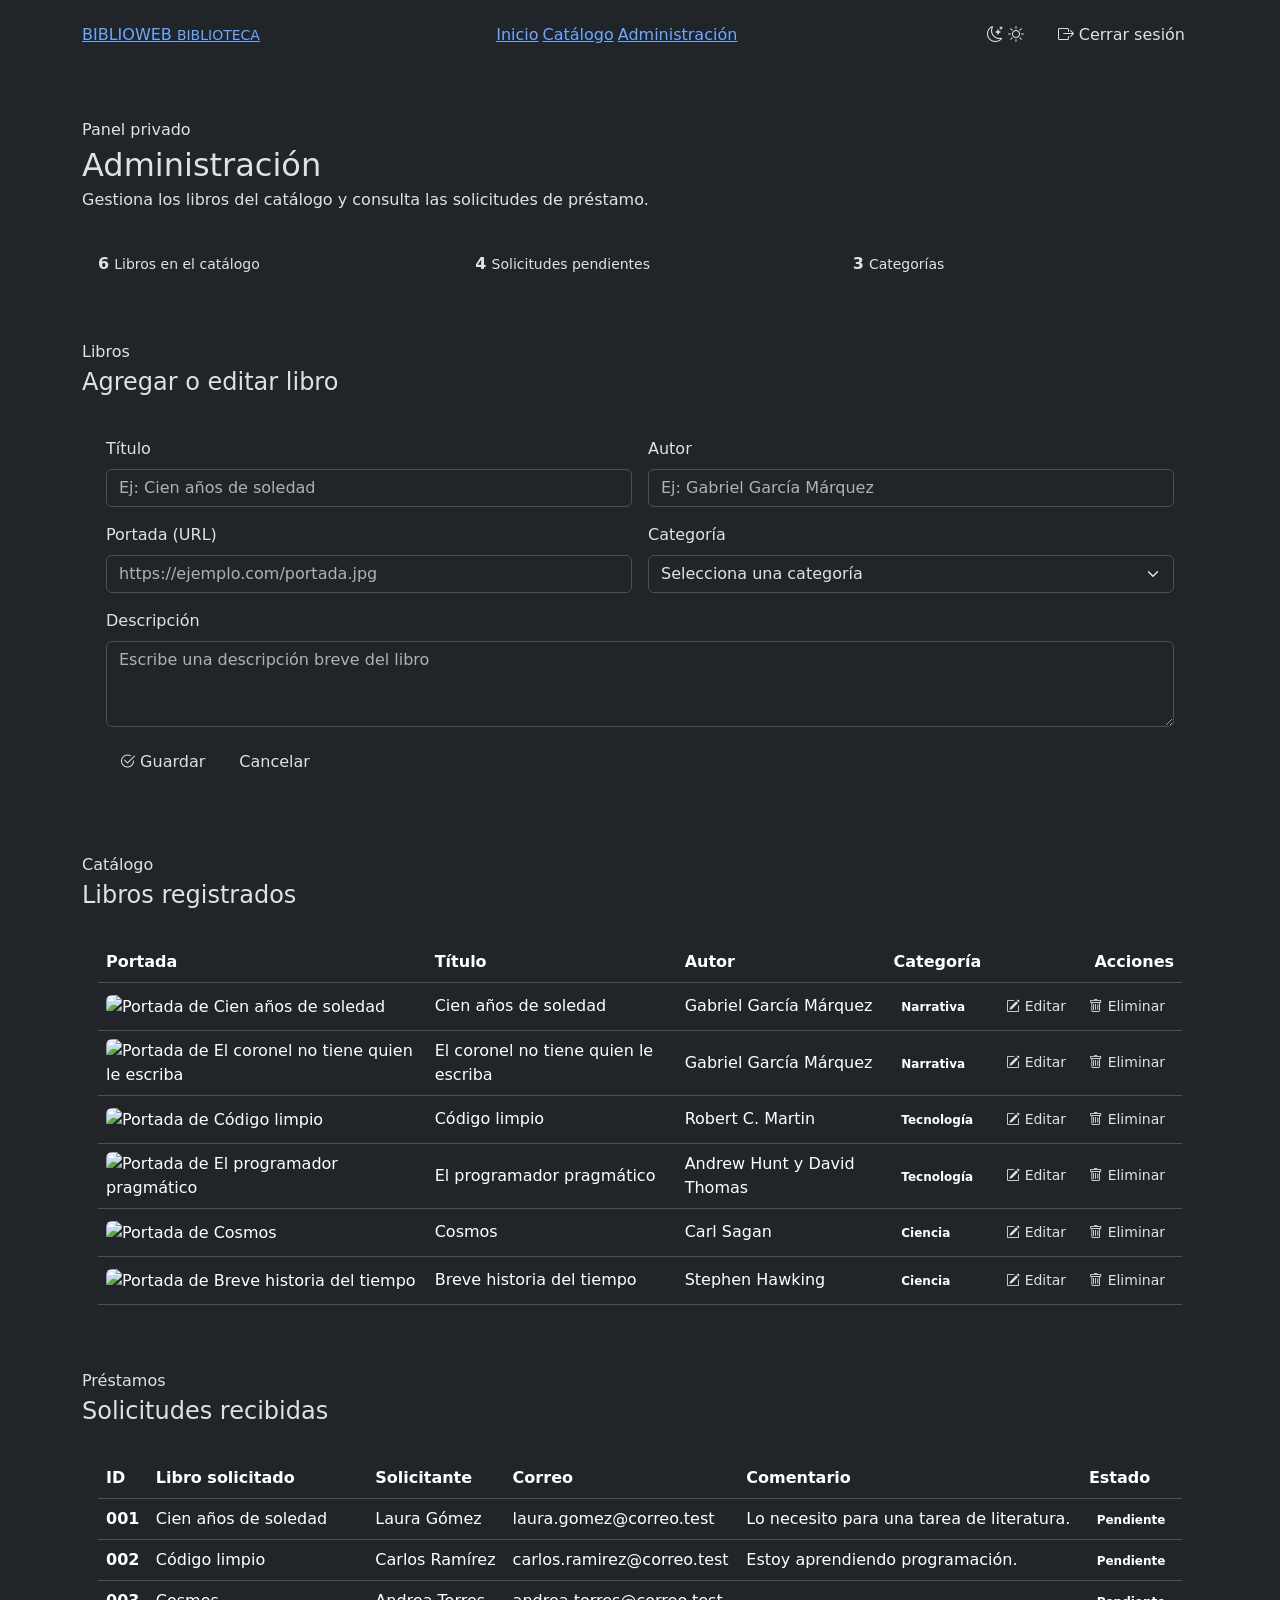
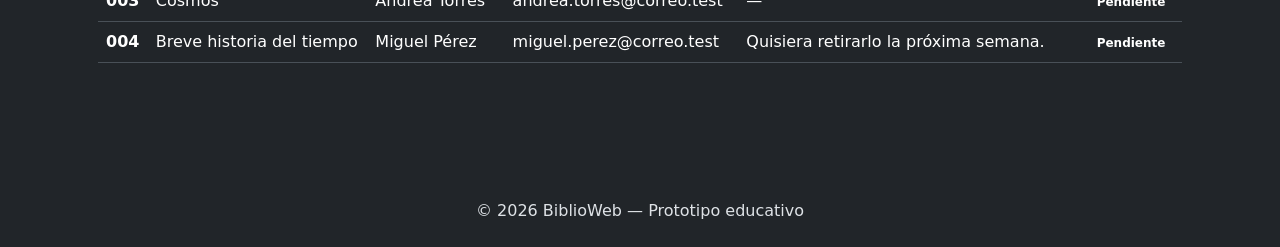
==== admin.html @ 51e360f1 "feat: actualizacion de admin directo a main" ====
<!DOCTYPE html>
<html lang="es" data-bs-theme="dark">

<head>
    <meta charset="UTF-8">
    <meta name="viewport" content="width=device-width, initial-scale=1">
    <title>Administración | BiblioWeb</title>

    <link rel="preconnect" href="https://fonts.googleapis.com">
    <link rel="preconnect" href="https://fonts.gstatic.com" crossorigin>
    <link
        href="https://fonts.googleapis.com/css2?family=Inter:wght@400;500;600&family=Newsreader:wght@600;700&display=swap"
        rel="stylesheet">


    <link href="https://cdn.jsdelivr.net/npm/bootstrap@5.3.3/dist/css/bootstrap.min.css" rel="stylesheet">
    <link href="https://cdn.jsdelivr.net/npm/bootstrap-icons@1.11.3/font/bootstrap-icons.min.css" rel="stylesheet">

    <link href="css/styles.css" rel="stylesheet">
</head>

<body>


    <header class="topbar">
        <div class="container d-flex align-items-center justify-content-between py-3">

            <a href="index.html" class="brand">
                BIBLIOWEB
                <small>BIBLIOTECA</small>
            </a>

            <!-- Enlaces: se ocultan en celular (ahí se usa la barra inferior) -->
            <nav class="d-none d-lg-flex gap-1" aria-label="Navegación principal">
                <a href="index.html" class="navlink">Inicio</a>
                <a href="catalogo.html" class="navlink">Catálogo</a>
                <a href="admin.html" class="navlink active" aria-current="page">Administración</a>
            </nav>

            <div class="d-flex gap-2">
                <!-- Botón de tema: lo conecta js/tema.js (Integrante 1) -->
                <button type="button" id="btnTema" class="btn btn-line theme-btn"
                    aria-label="Cambiar tema claro u oscuro">
                    <i class="bi bi-moon-stars"></i>
                    <i class="bi bi-sun"></i>
                </button>
                <!-- Cerrar sesión: lo conecta js/auth.js (Integrante 1) -->
                <button type="button" id="btnCerrarSesion" class="btn btn-line">
                    <i class="bi bi-box-arrow-right"></i>
                    <span class="d-none d-sm-inline">Cerrar sesión</span>
                </button>
            </div>

        </div>
    </header>

    <main class="container py-4 py-lg-5">

        <div class="mb-4">
            <p class="eyebrow mb-1">Panel privado</p>
            <h1 class="h2 mb-1">Administración</h1>
            <p class="text-muted-bk mb-0">Gestiona los libros del catálogo y consulta las solicitudes de préstamo.</p>
        </div>

        <div class="row g-3 mb-5">
            <div class="col-12 col-sm-4">
                <div class="card-bk p-3 stat">
                    <b>6</b>
                    <span class="text-muted-bk small">Libros en el catálogo</span>
                </div>
            </div>
            <div class="col-12 col-sm-4">
                <div class="card-bk p-3 stat">
                    <b>4</b>
                    <span class="text-muted-bk small">Solicitudes pendientes</span>
                </div>
            </div>
            <div class="col-12 col-sm-4">
                <div class="card-bk p-3 stat">
                    <b>3</b>
                    <span class="text-muted-bk small">Categorías</span>
                </div>
            </div>
        </div>

        <section class="mb-5" aria-labelledby="titulo-formulario">
            <p class="eyebrow mb-1">Libros</p>
            <h2 class="h4 mb-3" id="titulo-formulario">Agregar o editar libro</h2>

            <div class="card-bk p-3 p-md-4">
                <form>
                    <div class="row g-3">

                        <div class="col-12 col-md-6">
                            <label for="titulo" class="form-label">Título</label>
                            <input type="text" class="form-control" id="titulo" placeholder="Ej: Cien años de soledad">
                        </div>

                        <div class="col-12 col-md-6">
                            <label for="autor" class="form-label">Autor</label>
                            <input type="text" class="form-control" id="autor" placeholder="Ej: Gabriel García Márquez">
                        </div>

                        <div class="col-12 col-md-6">
                            <label for="portada" class="form-label">Portada (URL)</label>
                            <input type="url" class="form-control" id="portada"
                                placeholder="https://ejemplo.com/portada.jpg">
                        </div>

                        <div class="col-12 col-md-6">
                            <label for="categoria" class="form-label">Categoría</label>
                            <select class="form-select" id="categoria">
                                <option selected>Selecciona una categoría</option>
                                <option value="narrativa">Narrativa</option>
                                <option value="tecnologia">Tecnología</option>
                                <option value="ciencia">Ciencia</option>
                            </select>
                        </div>

                        <div class="col-12">
                            <label for="descripcion" class="form-label">Descripción</label>
                            <textarea class="form-control" id="descripcion" rows="3"
                                placeholder="Escribe una descripción breve del libro"></textarea>
                        </div>

                        <div class="col-12 d-flex flex-wrap gap-2">
                            <button type="button" class="btn btn-gold">
                                <i class="bi bi-check2-circle"></i> Guardar
                            </button>
                            <button type="button" class="btn btn-line">
                                Cancelar
                            </button>
                        </div>

                    </div>
                </form>
            </div>
        </section>

        <section class="mb-5" aria-labelledby="titulo-libros">
            <p class="eyebrow mb-1">Catálogo</p>
            <h2 class="h4 mb-3" id="titulo-libros">Libros registrados</h2>

            <div class="card-bk p-2 p-md-3">
                <div class="table-responsive">
                    <table class="table align-middle mb-0">
                        <thead>
                            <tr>
                                <th scope="col">Portada</th>
                                <th scope="col">Título</th>
                                <th scope="col">Autor</th>
                                <th scope="col">Categoría</th>
                                <th scope="col" class="text-end">Acciones</th>
                            </tr>
                        </thead>
                        <tbody>

                            <tr>
                                <td><img src="https://picsum.photos/seed/libro1/60/80" width="48" height="64"
                                        class="rounded" alt="Portada de Cien años de soledad"></td>
                                <td class="serif">Cien años de soledad</td>
                                <td>Gabriel García Márquez</td>
                                <td><span class="badge badge-bk">Narrativa</span></td>
                                <td class="text-end text-nowrap">
                                    <button type="button" class="btn btn-sm btn-line"><i
                                            class="bi bi-pencil-square"></i> Editar</button>
                                    <button type="button" class="btn btn-sm btn-wine"><i class="bi bi-trash"></i>
                                        Eliminar</button>
                                </td>
                            </tr>

                            <tr>
                                <td><img src="https://picsum.photos/seed/libro2/60/80" width="48" height="64"
                                        class="rounded" alt="Portada de El coronel no tiene quien le escriba"></td>
                                <td class="serif">El coronel no tiene quien le escriba</td>
                                <td>Gabriel García Márquez</td>
                                <td><span class="badge badge-bk">Narrativa</span></td>
                                <td class="text-end text-nowrap">
                                    <button type="button" class="btn btn-sm btn-line"><i
                                            class="bi bi-pencil-square"></i> Editar</button>
                                    <button type="button" class="btn btn-sm btn-wine"><i class="bi bi-trash"></i>
                                        Eliminar</button>
                                </td>
                            </tr>

                            <tr>
                                <td><img src="https://picsum.photos/seed/libro3/60/80" width="48" height="64"
                                        class="rounded" alt="Portada de Código limpio"></td>
                                <td class="serif">Código limpio</td>
                                <td>Robert C. Martin</td>
                                <td><span class="badge badge-bk">Tecnología</span></td>
                                <td class="text-end text-nowrap">
                                    <button type="button" class="btn btn-sm btn-line"><i
                                            class="bi bi-pencil-square"></i> Editar</button>
                                    <button type="button" class="btn btn-sm btn-wine"><i class="bi bi-trash"></i>
                                        Eliminar</button>
                                </td>
                            </tr>

                            <tr>
                                <td><img src="https://picsum.photos/seed/libro4/60/80" width="48" height="64"
                                        class="rounded" alt="Portada de El programador pragmático"></td>
                                <td class="serif">El programador pragmático</td>
                                <td>Andrew Hunt y David Thomas</td>
                                <td><span class="badge badge-bk">Tecnología</span></td>
                                <td class="text-end text-nowrap">
                                    <button type="button" class="btn btn-sm btn-line"><i
                                            class="bi bi-pencil-square"></i> Editar</button>
                                    <button type="button" class="btn btn-sm btn-wine"><i class="bi bi-trash"></i>
                                        Eliminar</button>
                                </td>
                            </tr>

                            <tr>
                                <td><img src="https://picsum.photos/seed/libro5/60/80" width="48" height="64"
                                        class="rounded" alt="Portada de Cosmos"></td>
                                <td class="serif">Cosmos</td>
                                <td>Carl Sagan</td>
                                <td><span class="badge badge-bk">Ciencia</span></td>
                                <td class="text-end text-nowrap">
                                    <button type="button" class="btn btn-sm btn-line"><i
                                            class="bi bi-pencil-square"></i> Editar</button>
                                    <button type="button" class="btn btn-sm btn-wine"><i class="bi bi-trash"></i>
                                        Eliminar</button>
                                </td>
                            </tr>

                            <tr>
                                <td><img src="https://picsum.photos/seed/libro6/60/80" width="48" height="64"
                                        class="rounded" alt="Portada de Breve historia del tiempo"></td>
                                <td class="serif">Breve historia del tiempo</td>
                                <td>Stephen Hawking</td>
                                <td><span class="badge badge-bk">Ciencia</span></td>
                                <td class="text-end text-nowrap">
                                    <button type="button" class="btn btn-sm btn-line"><i
                                            class="bi bi-pencil-square"></i> Editar</button>
                                    <button type="button" class="btn btn-sm btn-wine"><i class="bi bi-trash"></i>
                                        Eliminar</button>
                                </td>
                            </tr>

                        </tbody>
                    </table>
                </div>
            </div>
        </section>

        <section class="mb-5" aria-labelledby="titulo-solicitudes">
            <p class="eyebrow mb-1">Préstamos</p>
            <h2 class="h4 mb-3" id="titulo-solicitudes">Solicitudes recibidas</h2>

            <div class="card-bk p-2 p-md-3">
                <div class="table-responsive">
                    <table class="table align-middle mb-0">
                        <thead>
                            <tr>
                                <th scope="col">ID</th>
                                <th scope="col">Libro solicitado</th>
                                <th scope="col">Solicitante</th>
                                <th scope="col">Correo</th>
                                <th scope="col">Comentario</th>
                                <th scope="col">Estado</th>
                            </tr>
                        </thead>
                        <tbody>

                            <tr>
                                <th scope="row">001</th>
                                <td class="serif">Cien años de soledad</td>
                                <td>Laura Gómez</td>
                                <td>laura.gomez@correo.test</td>
                                <td class="text-muted-bk">Lo necesito para una tarea de literatura.</td>
                                <td><span class="badge badge-wine">Pendiente</span></td>
                            </tr>

                            <tr>
                                <th scope="row">002</th>
                                <td class="serif">Código limpio</td>
                                <td>Carlos Ramírez</td>
                                <td>carlos.ramirez@correo.test</td>
                                <td class="text-muted-bk">Estoy aprendiendo programación.</td>
                                <td><span class="badge badge-wine">Pendiente</span></td>
                            </tr>

                            <tr>
                                <th scope="row">003</th>
                                <td class="serif">Cosmos</td>
                                <td>Andrea Torres</td>
                                <td>andrea.torres@correo.test</td>
                                <td class="text-muted-bk">—</td>
                                <td><span class="badge badge-wine">Pendiente</span></td>
                            </tr>

                            <tr>
                                <th scope="row">004</th>
                                <td class="serif">Breve historia del tiempo</td>
                                <td>Miguel Pérez</td>
                                <td>miguel.perez@correo.test</td>
                                <td class="text-muted-bk">Quisiera retirarlo la próxima semana.</td>
                                <td><span class="badge badge-wine">Pendiente</span></td>
                            </tr>

                        </tbody>
                    </table>
                </div>
            </div>
        </section>

    </main>

    <footer class="py-4">
        <div class="container text-center">
            &copy; 2026 BiblioWeb — Prototipo educativo
        </div>
    </footer>


    <nav class="tabbar d-lg-none" aria-label="Navegación móvil">
        <a href="index.html"><i class="bi bi-house"></i>Inicio</a>
        <a href="catalogo.html"><i class="bi bi-book"></i>Catálogo</a>
        <a href="admin.html" class="active" aria-current="page"><i class="bi bi-gear"></i>Admin</a>
    </nav>

    <script src="https://cdn.jsdelivr.net/npm/bootstrap@5.3.3/dist/js/bootstrap.bundle.min.js"></script>
    <script src="js/auth.js"></script>
    <script src="js/tema.js"></script>
</body>

</html>
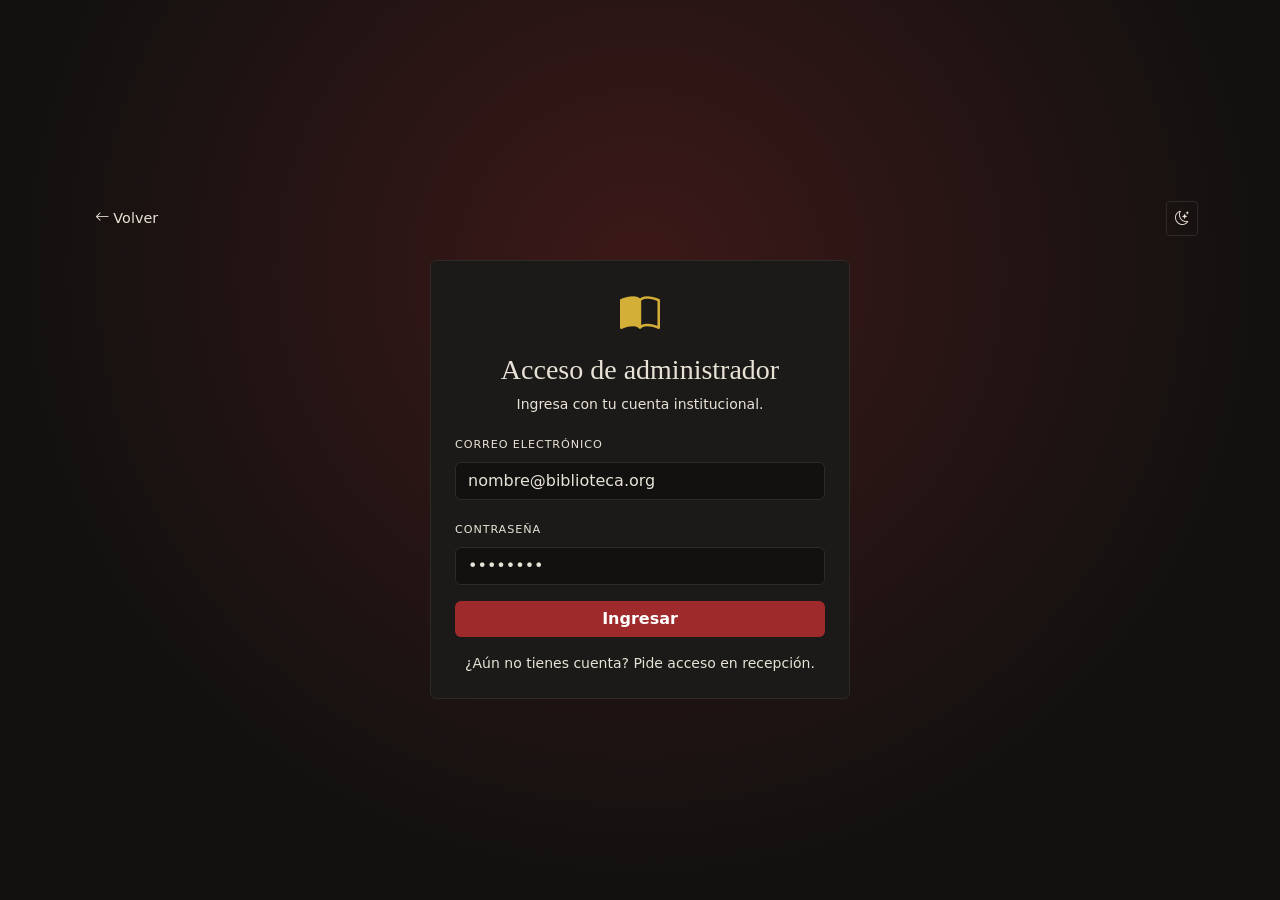
==== commit 0e4425f3: "Feat (js): Funcionalidad Login y Admin" ====
--- a/admin.html
+++ b/admin.html
@@ -16,10 +16,10 @@
     <link href="https://cdn.jsdelivr.net/npm/bootstrap@5.3.3/dist/css/bootstrap.min.css" rel="stylesheet">
     <link href="https://cdn.jsdelivr.net/npm/bootstrap-icons@1.11.3/font/bootstrap-icons.min.css" rel="stylesheet">
 
-    <link href="css/styles.css" rel="stylesheet">
+    <link href="./css/base.css" rel="stylesheet">
 </head>
 
-<body>
+<body data-page="admin">
 
 
     <header class="topbar">
@@ -38,17 +38,18 @@
             </nav>
 
             <div class="d-flex gap-2">
-                <!-- Botón de tema: lo conecta js/tema.js (Integrante 1) -->
-                <button type="button" id="btnTema" class="btn btn-line theme-btn"
-                    aria-label="Cambiar tema claro u oscuro">
+                 <!-- Botón para cambiar entre tema claro y oscuro (Debe estar en todas las paginas)-->
+                <button class="btn btn-line btn-sm theme-btn" data-theme-toggle aria-label="Cambiar tema">
                     <i class="bi bi-moon-stars"></i>
                     <i class="bi bi-sun"></i>
                 </button>
+            
                 <!-- Cerrar sesión: lo conecta js/auth.js (Integrante 1) -->
-                <button type="button" id="btnCerrarSesion" class="btn btn-line">
+               <button type="button" class="btn btn-wine" id="logout">
                     <i class="bi bi-box-arrow-right"></i>
-                    <span class="d-none d-sm-inline">Cerrar sesión</span>
+                    Cerrar sesión
                 </button>
+                    </div>
             </div>
 
         </div>
@@ -321,9 +322,14 @@
         <a href="admin.html" class="active" aria-current="page"><i class="bi bi-gear"></i>Admin</a>
     </nav>
 
-    <script src="https://cdn.jsdelivr.net/npm/bootstrap@5.3.3/dist/js/bootstrap.bundle.min.js"></script>
-    <script src="js/auth.js"></script>
-    <script src="js/tema.js"></script>
+    
+    
+
+    <!-- Script para gestionar el cambio de tema -->
+    <script src="./js/tema.js"></script>
+    <!-- Script para gestionar la autenticación y las sesiones -->
+    <script src="./js/auth.js"></script>
+
 </body>
 
 </html>
--- a/css/base.css
+++ b/css/base.css
@@ -0,0 +1,324 @@
+:root,
+[data-bs-theme=dark] {
+    --bk-bg: #121110;
+    --bk-surface: #1c1a18;
+    --bk-line: #2e2b27;
+    --bk-gold: #D4AF37;
+    --bk-wine: #9E2A2B;
+    --bk-text: #e8e2d6;
+    --bk-muted: #a39a88
+        /* Variables de Bootstrap */
+        --bs-body-bg: var(--bk-bg);
+    --bs-body-color: var(--bk-text);
+    --bs-secondary-color: var(--bk-muted);
+    --bs-secondary-bg: var(--bk-surface);
+    --bs-tertiary-bg: var(--bk-surface);
+    --bs-border-color: var(--bk-line);
+    --bs-emphasis-color: var(--bk-text);
+
+    /* Tarjetas */
+    --bs-card-bg: var(--bk-surface);
+    --bs-card-color: var(--bk-text);
+    --bs-card-border-color: var(--bk-line);
+
+    /* Ventanas modales */
+    --bs-modal-bg: var(--bk-surface);
+    --bs-modal-color: var(--bk-text);
+    --bs-modal-border-color: var(--bk-line);
+
+    /* Menús desplegables */
+    --bs-dropdown-bg: var(--bk-surface);
+    --bs-dropdown-color: var(--bk-text);
+    --bs-dropdown-border-color: var(--bk-line);
+    --bs-dropdown-link-color: var(--bk-text);
+    --bs-dropdown-link-hover-bg: var(--bk-line);
+}
+
+[data-bs-theme=light] {
+    --bk-bg: #faf6ee;
+    --bk-surface: #fff;
+    --bk-line: #e4dccb;
+    --bk-gold: #9a7512;
+    --bk-wine: #9E2A2B;
+    --bk-text: #2a2420;
+    /* Variables de Bootstrap */
+
+    --bs-body-color: var(--bk-text);
+    --bs-secondary-color: var(--bk-muted);
+    --bs-secondary-bg: var(--bk-surface);
+    --bs-tertiary-bg: var(--bk-surface);
+    --bs-border-color: var(--bk-line);
+    --bs-emphasis-color: var(--bk-text);
+
+    /* Tarjetas */
+    --bs-card-bg: var(--bk-surface);
+    --bs-card-color: var(--bk-text);
+    --bs-card-border-color: var(--bk-line);
+
+    /* Ventanas modales */
+    --bs-modal-bg: var(--bk-surface);
+    --bs-modal-color: var(--bk-text);
+    --bs-modal-border-color: var(--bk-line);
+
+    /* Menús desplegables */
+    --bs-dropdown-bg: var(--bk-surface);
+    --bs-dropdown-color: var(--bk-text);
+    --bs-dropdown-border-color: var(--bk-line);
+    --bs-dropdown-link-color: var(--bk-text);
+    --bs-dropdown-link-hover-bg: var(--bk-line);
+}
+
+body {
+    background: var(--bk-bg);
+    color: var(--bk-text);
+    font-family: Inter, system-ui, sans-serif;
+    padding-bottom: 64px
+}
+
+@media(min-width:992px) {
+    body {
+        padding-bottom: 0
+    }
+}
+
+h1,
+h2,
+h3,
+h4,
+.serif {
+    font-family: Newsreader, Georgia, serif;
+    font-weight: 600
+}
+
+.text-muted-bk {
+    color: var(--bk-muted)
+}
+
+.text-gold {
+    color: var(--bk-gold)
+}
+
+.eyebrow {
+    font-size: .7rem;
+    letter-spacing: .12em;
+    text-transform: uppercase;
+    color: var(--bk-gold);
+    font-weight: 600
+}
+
+.topbar {
+    background: var(--bk-bg);
+    border-bottom: 1px solid var(--bk-line)
+}
+
+.brand {
+    font-family: Newsreader, serif;
+    letter-spacing: .15em;
+    font-weight: 700;
+    color: var(--bk-text);
+    text-decoration: none;
+    line-height: 1
+}
+
+.brand small {
+    display: block;
+    font: .5rem Inter, sans-serif;
+    letter-spacing: .35em;
+    color: var(--bk-gold)
+}
+
+.navlink {
+    color: var(--bk-muted);
+    text-decoration: none;
+    padding: .4rem .8rem;
+    border-radius: .25rem;
+    font-size: .9rem
+}
+
+.navlink.active {
+    background: var(--bk-gold);
+    color: #121110;
+    font-weight: 600
+}
+
+.tabbar {
+    position: fixed;
+    bottom: 0;
+    inset-inline: 0;
+    background: var(--bk-surface);
+    border-top: 1px solid var(--bk-line);
+    display: flex;
+    justify-content: space-around;
+    padding: .5rem 0;
+    z-index: 10
+}
+
+.tabbar a {
+    color: var(--bk-muted);
+    text-decoration: none;
+    font-size: .7rem;
+    text-align: center
+}
+
+.tabbar a i {
+    display: block;
+    font-size: 1.2rem
+}
+
+.tabbar a.active {
+    color: var(--bk-gold)
+}
+
+.card-bk {
+    background: var(--bk-surface);
+    border: 1px solid var(--bk-line);
+    border-radius: .4rem
+}
+
+.btn-gold {
+    background: var(--bk-gold);
+    color: #121110;
+    font-weight: 600;
+    border: 0
+}
+
+.btn-gold:hover {
+    background: #C59B27;
+    color: #121110
+}
+
+.btn-wine {
+    background: var(--bk-wine);
+    color: #fff;
+    font-weight: 600;
+    border: 0
+}
+
+.btn-wine:hover {
+    background: #b33335;
+    color: #fff
+}
+
+.btn-line {
+    border: 1px solid var(--bk-line);
+    color: var(--bk-text);
+    background: transparent
+}
+
+.btn-line:hover {
+    border-color: var(--bk-gold);
+    color: var(--bk-gold)
+}
+
+.chip {
+    border: 1px solid var(--bk-line);
+    color: var(--bk-muted);
+    border-radius: .25rem;
+    padding: .25rem .8rem;
+    font-size: .8rem;
+    background: transparent
+}
+
+.chip.active {
+    background: var(--bk-gold);
+    color: #121110;
+    border-color: var(--bk-gold);
+    font-weight: 600
+}
+
+.cover {
+    aspect-ratio: 4/3;
+    display: grid;
+    place-items: center;
+    font: 600 1.3rem Newsreader, serif;
+    text-align: center;
+    padding: 1rem;
+    color: #f3e7c4;
+    border-radius: .4rem .4rem 0 0
+}
+
+.form-control,
+.form-select {
+    background: var(--bk-bg);
+    border-color: var(--bk-line);
+    color: var(--bk-text)
+}
+
+.form-control:focus,
+.form-select:focus {
+    background: var(--bk-bg);
+    color: var(--bk-text);
+    border-color: var(--bk-gold);
+    box-shadow: 0 0 0 .2rem rgba(212, 175, 55, .2)
+}
+
+.form-label {
+    font-size: .7rem;
+    letter-spacing: .08em;
+    text-transform: uppercase;
+    color: var(--bk-muted)
+}
+
+.table {
+    --bs-table-bg: transparent;
+    --bs-table-color: var(--bk-text);
+    --bs-table-border-color: var(--bk-line)
+}
+
+.table th {
+    font-size: .7rem;
+    letter-spacing: .08em;
+    text-transform: uppercase;
+    color: var(--bk-muted);
+    font-weight: 600
+}
+
+.badge-bk {
+    background: rgba(212, 175, 55, .15);
+    color: var(--bk-gold);
+    font-weight: 600
+}
+
+.badge-wine {
+    background: rgba(158, 42, 43, .25);
+    color: #e98a8b
+}
+
+.stat b {
+    font: 600 2rem Newsreader, serif;
+    color: var(--bk-gold);
+    display: block
+}
+
+.hero {
+    background: radial-gradient(ellipse at 20% 0, rgba(212, 175, 55, .12), transparent 60%)
+}
+
+.login-bg {
+    min-height: 100vh;
+    background: radial-gradient(ellipse at 50% 30%, rgba(158, 42, 43, .3), var(--bk-bg) 70%)
+}
+
+.theme-btn .bi-sun {
+    display: none
+}
+
+[data-bs-theme=light] .theme-btn .bi-sun {
+    display: inline
+}
+
+[data-bs-theme=light] .theme-btn .bi-moon-stars {
+    display: none
+}
+
+a:focus-visible,
+button:focus-visible {
+    outline: 2px solid var(--bk-gold);
+    outline-offset: 2px
+}
+
+footer {
+    border-top: 1px solid var(--bk-line);
+    color: var(--bk-muted);
+    font-size: .85rem
+}
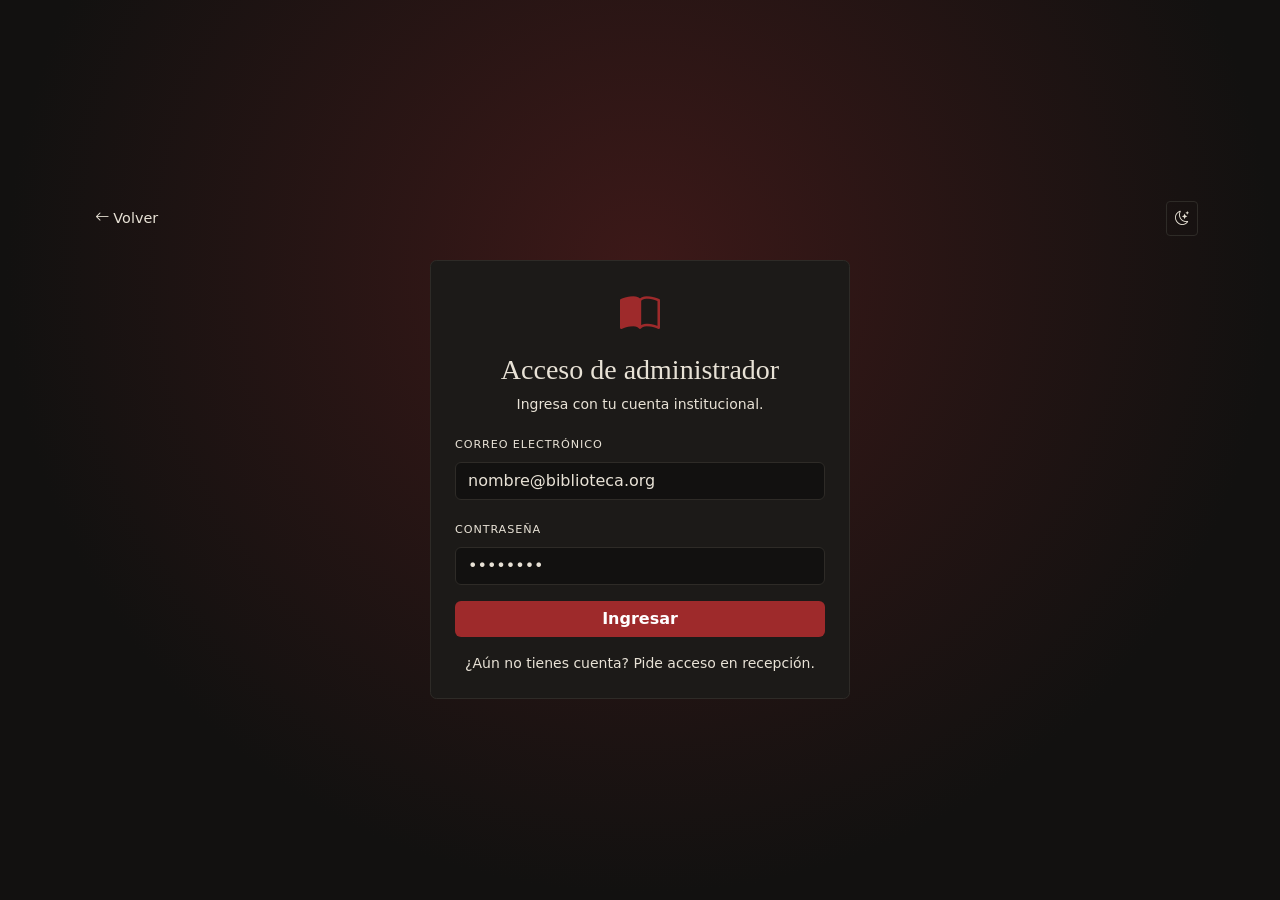
==== commit e94ac45b: "Feat(css): Cambios en css y nav/footer iguales" ====
--- a/admin.html
+++ b/admin.html
@@ -19,42 +19,45 @@
     <link href="./css/base.css" rel="stylesheet">
 </head>
 
-<body data-page="admin">
-
-
-    <header class="topbar">
-        <div class="container d-flex align-items-center justify-content-between py-3">
-
-            <a href="index.html" class="brand">
-                BIBLIOWEB
-                <small>BIBLIOTECA</small>
-            </a>
-
-            <!-- Enlaces: se ocultan en celular (ahí se usa la barra inferior) -->
-            <nav class="d-none d-lg-flex gap-1" aria-label="Navegación principal">
-                <a href="index.html" class="navlink">Inicio</a>
-                <a href="catalogo.html" class="navlink">Catálogo</a>
-                <a href="admin.html" class="navlink active" aria-current="page">Administración</a>
-            </nav>
-
-            <div class="d-flex gap-2">
-                 <!-- Botón para cambiar entre tema claro y oscuro (Debe estar en todas las paginas)-->
-                <button class="btn btn-line btn-sm theme-btn" data-theme-toggle aria-label="Cambiar tema">
-                    <i class="bi bi-moon-stars"></i>
-                    <i class="bi bi-sun"></i>
-                </button>
-            
-                <!-- Cerrar sesión: lo conecta js/auth.js (Integrante 1) -->
-               <button type="button" class="btn btn-wine" id="logout">
-                    <i class="bi bi-box-arrow-right"></i>
-                    Cerrar sesión
-                </button>
-                    </div>
-            </div>
-
+<body data-page="admin" class="hero">
+
+ <header class="topbar">
+      <div class="container d-flex align-items-center gap-3 py-2">
+        <a class="brand d-flex align-items-center gap-2" href="index.html">
+          <i class="bi bi-book-half text-gold fs-3"></i>
+          <span>BOOKEEP<small>BIBLIOTECA</small></span>
+        </a>
+        <nav class="d-none d-lg-flex gap-1 ms-3">
+          <a class="navlink" href="index.html">Inicio</a>
+          <a class="navlink active" href="catalogo.html">Catálogo</a>
+          <a class="navlink" href="admin.html">Administración</a>
+        </nav>
+        <div class="ms-auto d-flex align-items-center gap-2"></div>
+          <input
+            class="form-control form-control-sm d-none d-md-block"
+            style="width: 220px"
+            id="q"
+            type="search"
+            placeholder="Buscar título o autor"
+            aria-label="Buscar"
+          />
+
+           <button
+            class="btn btn-line btn-sm theme-btn"
+            id="themeToggleBtn"
+            data-theme-toggle
+            aria-label="Cambiar tema"
+          >
+            <i class="bi bi-moon-stars"></i><i class="bi bi-sun"></i>
+          </button>
+           <a class="btn btn-gold btn-sm d-none d-sm-inline-block" id="logout">
+    <i class="bi bi-box-arrow-right"></i>
+    Cerrar sesión
+           </a>
+         
         </div>
+      </div>
     </header>
-
     <main class="container py-4 py-lg-5">
 
         <div class="mb-4">
@@ -309,10 +312,14 @@
 
     </main>
 
-    <footer class="py-4">
-        <div class="container text-center">
-            &copy; 2026 BiblioWeb — Prototipo educativo
-        </div>
+    <footer class="mt-5 py-4">
+      <div
+        class="container d-flex flex-column flex-md-row justify-content-between gap-2"
+      >
+        <span class="serif text-gold fs-5">Bookeep</span>
+        <span>Colecciones, préstamos y acervo bibliográfico.</span>
+        <span>© 2026 Bookeep Biblioteca</span>
+      </div>
     </footer>
 
 
--- a/css/base.css
+++ b/css/base.css
@@ -3,7 +3,7 @@
     --bk-bg: #121110;
     --bk-surface: #1c1a18;
     --bk-line: #2e2b27;
-    --bk-gold: #D4AF37;
+    --bk-gold: #9E2A2B;
     --bk-wine: #9E2A2B;
     --bk-text: #e8e2d6;
     --bk-muted: #a39a88
@@ -38,7 +38,7 @@
     --bk-bg: #faf6ee;
     --bk-surface: #fff;
     --bk-line: #e4dccb;
-    --bk-gold: #9a7512;
+    --bk-gold: #9E2A2B;
     --bk-wine: #9E2A2B;
     --bk-text: #2a2420;
     /* Variables de Bootstrap */
@@ -137,7 +137,7 @@
 
 .navlink.active {
     background: var(--bk-gold);
-    color: #121110;
+    color: #fff;
     font-weight: 600
 }
 
@@ -177,14 +177,14 @@
 
 .btn-gold {
     background: var(--bk-gold);
-    color: #121110;
+    color: #fff;
     font-weight: 600;
     border: 0
 }
 
 .btn-gold:hover {
-    background: #C59B27;
-    color: #121110
+    background: #7f2022;
+    color: #fff
 }
 
 .btn-wine {
@@ -195,7 +195,7 @@
 }
 
 .btn-wine:hover {
-    background: #b33335;
+    background: #7f2022;
     color: #fff
 }
 
@@ -221,7 +221,7 @@
 
 .chip.active {
     background: var(--bk-gold);
-    color: #121110;
+    color: #fff;
     border-color: var(--bk-gold);
     font-weight: 600
 }
@@ -233,7 +233,7 @@
     font: 600 1.3rem Newsreader, serif;
     text-align: center;
     padding: 1rem;
-    color: #f3e7c4;
+    color: #f3e7e7;
     border-radius: .4rem .4rem 0 0
 }
 
@@ -249,7 +249,7 @@
     background: var(--bk-bg);
     color: var(--bk-text);
     border-color: var(--bk-gold);
-    box-shadow: 0 0 0 .2rem rgba(212, 175, 55, .2)
+    box-shadow: 0 0 0 .2rem rgba(158, 42, 43, .2)
 }
 
 .form-label {
@@ -274,7 +274,7 @@
 }
 
 .badge-bk {
-    background: rgba(212, 175, 55, .15);
+    background: rgba(158, 42, 43, .15);
     color: var(--bk-gold);
     font-weight: 600
 }
@@ -291,7 +291,7 @@
 }
 
 .hero {
-    background: radial-gradient(ellipse at 20% 0, rgba(212, 175, 55, .12), transparent 60%)
+    background: radial-gradient(ellipse at 50% 30%, rgba(158, 42, 43, .3), var(--bk-bg) 70%)
 }
 
 .login-bg {
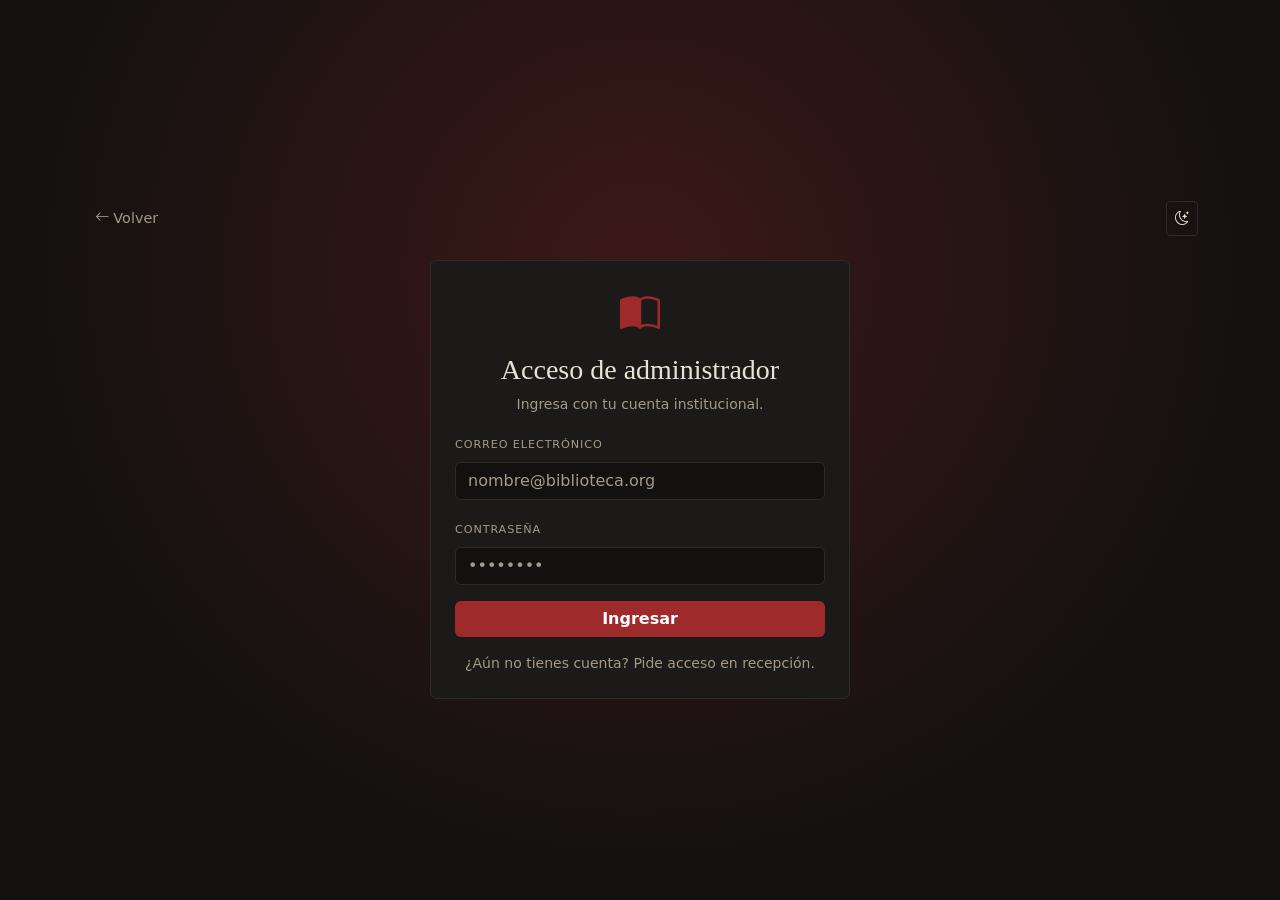
==== commit 9c5cabcd: "feat: se terminan de dar estilos con Bootstrap y CSS, organización general de URL" ====
--- a/admin.html
+++ b/admin.html
@@ -21,42 +21,32 @@
 
 <body data-page="admin" class="hero">
 
- <header class="topbar">
-      <div class="container d-flex align-items-center gap-3 py-2">
-        <a class="brand d-flex align-items-center gap-2" href="index.html">
-          <i class="bi bi-book-half text-gold fs-3"></i>
-          <span>BOOKEEP<small>BIBLIOTECA</small></span>
-        </a>
-        <nav class="d-none d-lg-flex gap-1 ms-3">
-          <a class="navlink" href="index.html">Inicio</a>
-          <a class="navlink active" href="catalogo.html">Catálogo</a>
-          <a class="navlink" href="admin.html">Administración</a>
-        </nav>
-        <div class="ms-auto d-flex align-items-center gap-2"></div>
-          <input
-            class="form-control form-control-sm d-none d-md-block"
-            style="width: 220px"
-            id="q"
-            type="search"
-            placeholder="Buscar título o autor"
-            aria-label="Buscar"
-          />
-
-           <button
-            class="btn btn-line btn-sm theme-btn"
-            id="themeToggleBtn"
-            data-theme-toggle
-            aria-label="Cambiar tema"
-          >
-            <i class="bi bi-moon-stars"></i><i class="bi bi-sun"></i>
-          </button>
-           <a class="btn btn-gold btn-sm d-none d-sm-inline-block" id="logout">
-    <i class="bi bi-box-arrow-right"></i>
-    Cerrar sesión
-           </a>
-         
-        </div>
-      </div>
+    <header class="topbar">
+        <div class="container d-flex align-items-center gap-3 py-2">
+            <a class="brand d-flex align-items-center gap-2" href="index.html">
+                <i class="bi bi-book-half text-gold fs-3"></i>
+                <span>BOOKEEP<small>BIBLIOTECA</small></span>
+            </a>
+            <nav class="d-none d-lg-flex gap-1 ms-3">
+                <a class="navlink" href="index.html">Inicio</a>
+                <a class="navlink active" href="catalogo.html">Catálogo</a>
+                <a class="navlink" href="admin.html">Administración</a>
+            </nav>
+            <div class="ms-auto d-flex align-items-center gap-2"></div>
+            <input class="form-control form-control-sm d-none d-md-block" style="width: 220px" id="q" type="search"
+                placeholder="Buscar título o autor" aria-label="Buscar" />
+
+            <button class="btn btn-line btn-sm theme-btn" id="themeToggleBtn" data-theme-toggle
+                aria-label="Cambiar tema">
+                <i class="bi bi-moon-stars"></i><i class="bi bi-sun"></i>
+            </button>
+            <a class="btn btn-gold btn-sm d-none d-sm-inline-block" id="logout">
+                <i class="bi bi-box-arrow-right"></i>
+                Cerrar sesión
+            </a>
+
+        </div>
+        </div>
     </header>
     <main class="container py-4 py-lg-5">
 
@@ -313,13 +303,11 @@
     </main>
 
     <footer class="mt-5 py-4">
-      <div
-        class="container d-flex flex-column flex-md-row justify-content-between gap-2"
-      >
-        <span class="serif text-gold fs-5">Bookeep</span>
-        <span>Colecciones, préstamos y acervo bibliográfico.</span>
-        <span>© 2026 Bookeep Biblioteca</span>
-      </div>
+        <div class="container d-flex flex-column flex-md-row justify-content-between gap-2">
+            <span class="serif text-gold fs-5">Bookeep</span>
+            <span>Colecciones, préstamos y acervo bibliográfico.</span>
+            <span>© 2026 Bookeep Biblioteca</span>
+        </div>
     </footer>
 
 
@@ -329,8 +317,8 @@
         <a href="admin.html" class="active" aria-current="page"><i class="bi bi-gear"></i>Admin</a>
     </nav>
 
-    
-    
+
+
 
     <!-- Script para gestionar el cambio de tema -->
     <script src="./js/tema.js"></script>
--- a/css/base.css
+++ b/css/base.css
@@ -6,9 +6,9 @@
     --bk-gold: #9E2A2B;
     --bk-wine: #9E2A2B;
     --bk-text: #e8e2d6;
-    --bk-muted: #a39a88
-        /* Variables de Bootstrap */
-        --bs-body-bg: var(--bk-bg);
+    --bk-muted: #a39a88;
+    /* Variables de Bootstrap */
+    --bs-body-bg: var(--bk-bg);
     --bs-body-color: var(--bk-text);
     --bs-secondary-color: var(--bk-muted);
     --bs-secondary-bg: var(--bk-surface);
@@ -41,6 +41,7 @@
     --bk-gold: #9E2A2B;
     --bk-wine: #9E2A2B;
     --bk-text: #2a2420;
+    --bk-muted: #6b6254;
     /* Variables de Bootstrap */
 
     --bs-body-color: var(--bk-text);
@@ -49,6 +50,7 @@
     --bs-tertiary-bg: var(--bk-surface);
     --bs-border-color: var(--bk-line);
     --bs-emphasis-color: var(--bk-text);
+    --bs-body-bg: var(--bk-bg);
 
     /* Tarjetas */
     --bs-card-bg: var(--bk-surface);
@@ -317,6 +319,23 @@
     outline-offset: 2px
 }
 
+.navlink:hover {
+    color: var(--bk-gold);
+}
+
+.cover img {
+    border-radius: inherit;
+}
+
+.service-card {
+    transition: transform .2s ease, border-color .2s ease;
+}
+
+.service-card:hover {
+    transform: translateY(-4px);
+    border-color: var(--bk-gold);
+}
+
 footer {
     border-top: 1px solid var(--bk-line);
     color: var(--bk-muted);
